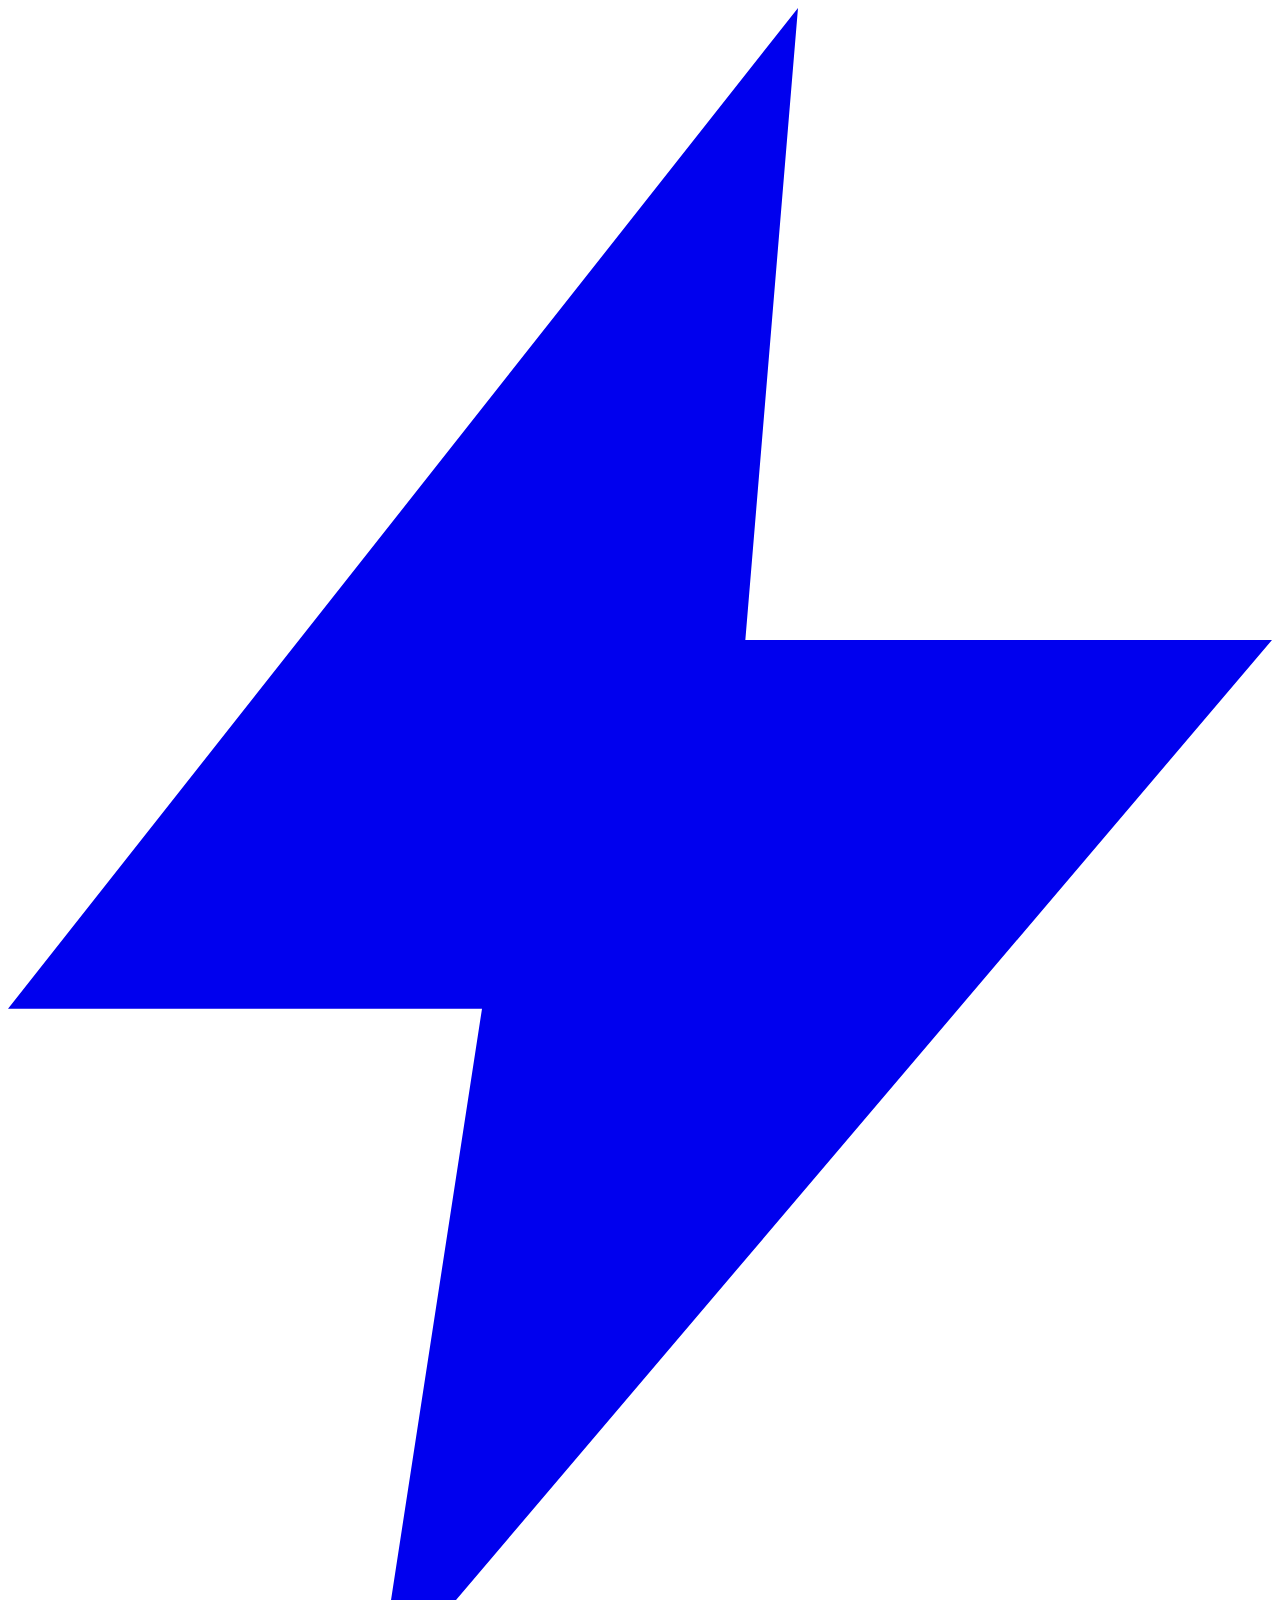
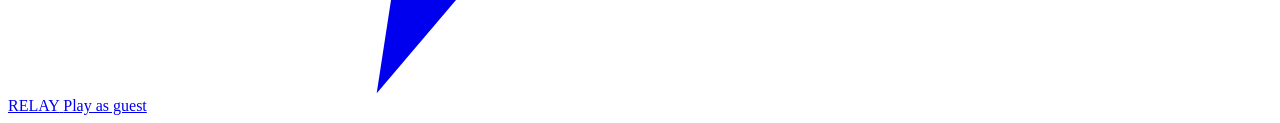
==== frontend/auth.html @ 9c73e319 "Add optional accounts: signup, sign-in, verification, reset and magic links Players can register and" ====
<!DOCTYPE html>
<html lang="en">
<head>
  <meta charset="utf-8">
  <meta name="viewport" content="width=device-width, initial-scale=1">
  <meta name="theme-color" content="#10062f">
  <title>Your Relay account</title>
  <meta name="description" content="Sign in to The Relay to keep your seat across devices, or create an account in under a minute.">
  <link rel="stylesheet" href="/static/landing.css">
  <link rel="stylesheet" href="/static/auth.css">
</head>
<body class="relay-page auth-page">

  <div class="rl-band auth-band">
    <header class="rl-nav rl-shell">
      <a class="rl-mark rl-mark--sm" href="/" aria-label="The Relay home">
        <svg class="rl-mark__bolt" viewBox="0 0 24 32" aria-hidden="true" focusable="false">
          <polygon points="15,0 0,19 9,19 7,32 24,12 14,12" fill="currentColor"/>
        </svg>
        <span class="rl-mark__word">RELAY</span>
      </a>
      <a class="rbtn rbtn--ghost rbtn--sm" href="/play">Play as guest</a>
    </header>

    <main class="auth-wrap" id="auth-wrap">

      <!-- Signed-in state. Also what /account shows. -->
      <section class="auth-card" id="view-account" hidden>
        <h1 class="auth-title">You are signed in</h1>
        <p class="auth-lede" id="account-who"></p>

        <div class="auth-banner" id="verify-banner" hidden>
          <p><strong>Confirm your email.</strong> It is how you get back into
            your account if you forget your password. You can keep playing
            either way.</p>
          <button class="rbtn rbtn--outline rbtn--sm" id="resend-verify" type="button">
            Resend the link
          </button>
        </div>

        <dl class="auth-facts" id="account-facts"></dl>

        <div class="auth-actions">
          <a class="rbtn rbtn--primary" href="/play">Go to the game</a>
          <button class="rbtn rbtn--outline" id="logout" type="button">Sign out</button>
        </div>
      </section>

      <!-- Sign in -->
      <section class="auth-card" id="view-login" hidden>
        <h1 class="auth-title">Sign in</h1>
        <p class="auth-lede">Your seat follows your account, on any device.</p>

        <form id="form-login" novalidate>
          <label for="login-email">Email</label>
          <input id="login-email" name="email" type="email" autocomplete="email"
                 inputmode="email" placeholder="you@example.com" required>

          <label for="login-password">Password</label>
          <input id="login-password" name="password" type="password"
                 autocomplete="current-password" placeholder="Your password" required>

          <button class="rbtn rbtn--primary auth-submit" type="submit">Sign in</button>
        </form>

        <p class="auth-or"><span>or</span></p>
        <button class="rbtn rbtn--outline auth-submit" id="want-magic" type="button">
          Email me a sign-in link
        </button>

        <p class="auth-foot">
          <a href="/forgot">Forgot your password?</a>
          <span aria-hidden="true">&middot;</span>
          <a href="/signup">Create an account</a>
        </p>
      </section>

      <!-- Register -->
      <section class="auth-card" id="view-signup" hidden>
        <h1 class="auth-title">Create your account</h1>
        <p class="auth-lede">Takes a minute. You can play as a guest instead if
          a match is already starting.</p>

        <form id="form-signup" novalidate>
          <div class="auth-row">
            <div>
              <label for="su-first">First name</label>
              <input id="su-first" name="first_name" type="text"
                     autocomplete="given-name" placeholder="Ada" required>
            </div>
            <div>
              <label for="su-last">Last name</label>
              <input id="su-last" name="last_name" type="text"
                     autocomplete="family-name" placeholder="Lovelace" required>
            </div>
          </div>

          <label for="su-email">Email</label>
          <input id="su-email" name="email" type="email" autocomplete="email"
                 inputmode="email" placeholder="you@example.com" required>

          <label for="su-username">Username</label>
          <input id="su-username" name="username" type="text"
                 autocomplete="username" placeholder="ada_l" required>
          <p class="auth-hint">This is the name other players see.</p>

          <label for="su-password">Password</label>
          <input id="su-password" name="password" type="password"
                 autocomplete="new-password" placeholder="At least 8 characters" required>

          <label for="su-confirm">Confirm password</label>
          <input id="su-confirm" name="confirm_password" type="password"
                 autocomplete="new-password" placeholder="Type it again" required>

          <button class="rbtn rbtn--primary auth-submit" type="submit">Create account</button>
        </form>

        <p class="auth-foot">
          Already have one? <a href="/login">Sign in</a>
        </p>
      </section>

      <!-- Forgot password: reset, or a link straight in -->
      <section class="auth-card" id="view-forgot" hidden>
        <h1 class="auth-title">Trouble signing in</h1>
        <p class="auth-lede">Tell us the address on the account and pick what
          you want us to send.</p>

        <form id="form-forgot" novalidate>
          <label for="fg-email">Email</label>
          <input id="fg-email" name="email" type="email" autocomplete="email"
                 inputmode="email" placeholder="you@example.com" required>

          <fieldset class="auth-choice">
            <legend>What should we send?</legend>

            <label class="auth-option">
              <input type="radio" name="mode" value="reset" checked>
              <span>
                <strong>A password reset link</strong>
                Choose a new password. Good if you want to fix this for good.
              </span>
            </label>

            <label class="auth-option">
              <input type="radio" name="mode" value="magic">
              <span>
                <strong>A sign-in link</strong>
                One click and you are in, no new password to think up.
              </span>
            </label>
          </fieldset>

          <button class="rbtn rbtn--primary auth-submit" type="submit">Send it</button>
        </form>

        <p class="auth-foot"><a href="/login">Back to sign in</a></p>
      </section>

      <!-- Set a new password, reached from the emailed reset link -->
      <section class="auth-card" id="view-reset" hidden>
        <h1 class="auth-title">Choose a new password</h1>
        <p class="auth-lede" id="reset-who"></p>

        <form id="form-reset" novalidate>
          <label for="rs-password">New password</label>
          <input id="rs-password" name="password" type="password"
                 autocomplete="new-password" placeholder="At least 8 characters" required>

          <label for="rs-confirm">Confirm new password</label>
          <input id="rs-confirm" name="confirm_password" type="password"
                 autocomplete="new-password" placeholder="Type it again" required>

          <button class="rbtn rbtn--primary auth-submit" type="submit">
            Save and sign in
          </button>
        </form>
      </section>

      <!-- Where an emailed verify or magic link lands while its token posts -->
      <section class="auth-card auth-card--centred" id="view-token" hidden>
        <h1 class="auth-title" id="token-title">One moment</h1>
        <p class="auth-lede" id="token-lede">Checking your link.</p>
        <div class="auth-actions" id="token-actions" hidden>
          <a class="rbtn rbtn--primary" href="/login">Go to sign in</a>
          <a class="rbtn rbtn--outline" href="/forgot">Send a new link</a>
        </div>
      </section>

      <!-- Shared status line. Errors and confirmations both land here. -->
      <p class="auth-note" id="auth-note" role="status" aria-live="polite" hidden></p>

    </main>
  </div>

  <script src="/static/auth.js"></script>
</body>
</html>
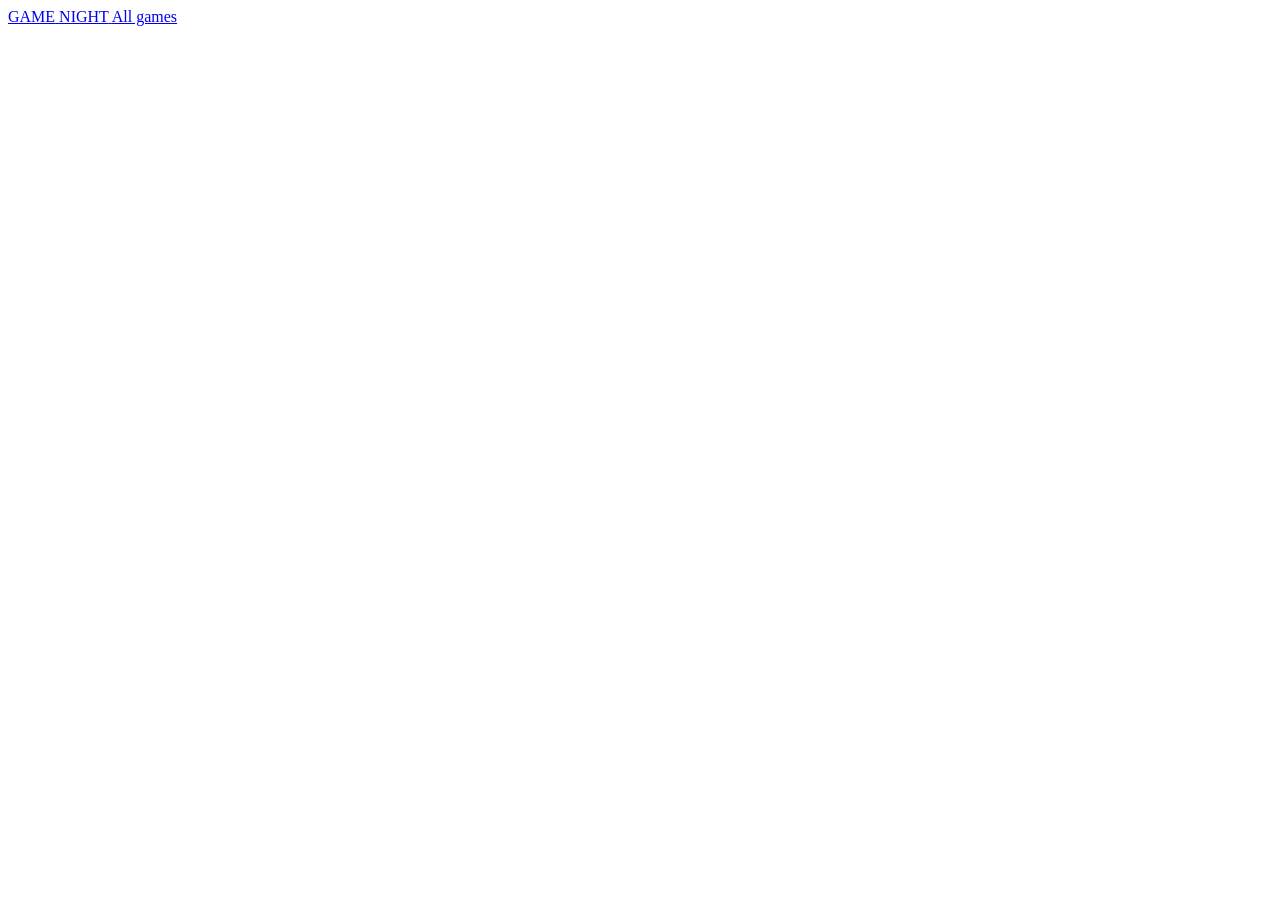
==== commit fd41f3bf: "Accounts for the whole site, in the Game Night style Sign-up now asks for exactly first name, last n" ====
--- a/frontend/auth.html
+++ b/frontend/auth.html
@@ -3,196 +3,196 @@
 <head>
   <meta charset="utf-8">
   <meta name="viewport" content="width=device-width, initial-scale=1">
-  <meta name="theme-color" content="#10062f">
-  <title>Your Relay account</title>
-  <meta name="description" content="Sign in to The Relay to keep your seat across devices, or create an account in under a minute.">
-  <link rel="stylesheet" href="/static/landing.css">
-  <link rel="stylesheet" href="/static/auth.css">
+  <meta name="theme-color" content="#6a3cf5">
+  <title>Your Game Night account</title>
+  <meta name="description" content="One account for every game on Game Night. Sign in, or make one in under a minute.">
+  <link rel="preconnect" href="https://fonts.googleapis.com">
+  <link rel="preconnect" href="https://fonts.gstatic.com" crossorigin>
+  <link rel="stylesheet" href="https://fonts.googleapis.com/css2?family=Lilita+One&family=Nunito:wght@700;800;900&display=swap">
+  <link rel="stylesheet" href="/static/toon.css">
+  <link rel="stylesheet" href="/static/site.css">
 </head>
-<body class="relay-page auth-page">
+<body class="bs bs--site">
 
-  <div class="rl-band auth-band">
-    <header class="rl-nav rl-shell">
-      <a class="rl-mark rl-mark--sm" href="/" aria-label="The Relay home">
-        <svg class="rl-mark__bolt" viewBox="0 0 24 32" aria-hidden="true" focusable="false">
-          <polygon points="15,0 0,19 9,19 7,32 24,12 14,12" fill="currentColor"/>
-        </svg>
-        <span class="rl-mark__word">RELAY</span>
-      </a>
-      <a class="rbtn rbtn--ghost rbtn--sm" href="/play">Play as guest</a>
-    </header>
+  <header class="bs-bar">
+    <a class="bs-logo" href="/" aria-label="Game Night home">
+      <span class="bs-logo__top">GAME</span>
+      <span class="bs-logo__bottom">NIGHT</span>
+    </a>
+    <a class="bs-chip bs-chip--link" href="/">All games</a>
+  </header>
 
-    <main class="auth-wrap" id="auth-wrap">
+  <main class="bs-main acct" id="auth-wrap">
 
-      <!-- Signed-in state. Also what /account shows. -->
-      <section class="auth-card" id="view-account" hidden>
-        <h1 class="auth-title">You are signed in</h1>
-        <p class="auth-lede" id="account-who"></p>
+    <!-- Signed in. Also what /account shows. -->
+    <section class="bs-stage" id="view-account" hidden>
+      <h1 class="bs-title">Your account</h1>
+      <p class="bs-sub" id="account-who"></p>
 
-        <div class="auth-banner" id="verify-banner" hidden>
-          <p><strong>Confirm your email.</strong> It is how you get back into
-            your account if you forget your password. You can keep playing
-            either way.</p>
-          <button class="rbtn rbtn--outline rbtn--sm" id="resend-verify" type="button">
+      <div class="bs-card">
+        <dl class="acct-facts" id="account-facts"></dl>
+        <div class="acct-banner" id="verify-banner" hidden>
+          <p><strong>Confirm your email</strong> so game-night news reaches you,
+            and so you can get back in if you forget your password.</p>
+          <button class="bs-btn bs-btn--ghost bs-btn--inline" id="resend-verify" type="button">
             Resend the link
           </button>
         </div>
+      </div>
 
-        <dl class="auth-facts" id="account-facts"></dl>
+      <!-- The face this account carries into a game. Saved as it is picked. -->
+      <div class="bs-card acct-faces">
+        <div class="acct-faces__head">
+          <span class="bs-label" id="face-label">Your face</span>
+          <button class="bs-btn bs-btn--ghost bs-btn--inline" id="face-shuffle" type="button">Shuffle</button>
+        </div>
+        <p class="acct-hint" id="face-hint">Pick the face other players see.</p>
+        <div class="acct-faces__grid" id="face-grid" role="radiogroup"
+             aria-labelledby="face-label"></div>
+      </div>
 
-        <div class="auth-actions">
-          <a class="rbtn rbtn--primary" href="/play">Go to the game</a>
-          <button class="rbtn rbtn--outline" id="logout" type="button">Sign out</button>
+      <div class="acct-actions">
+        <a class="bs-btn bs-btn--go" href="/">Pick a game</a>
+        <button class="bs-btn bs-btn--ghost" id="logout" type="button">Sign out</button>
+      </div>
+    </section>
+
+    <!-- Sign in -->
+    <section class="bs-stage" id="view-login" hidden>
+      <h1 class="bs-title">Welcome back</h1>
+      <p class="bs-sub">Sign in and pick up where you left off, on any device.</p>
+      <form class="bs-card acct-form" id="form-login" novalidate>
+        <div class="acct-field">
+          <label class="bs-label" for="login-name">Username or email</label>
+          <input class="bs-field" id="login-name" name="login" type="text"
+                 autocomplete="username" autocapitalize="none" spellcheck="false"
+                 placeholder="grace_h" required>
         </div>
-      </section>
+        <div class="acct-field">
+          <label class="bs-label" for="login-password">Password</label>
+          <div class="acct-password">
+            <input class="bs-field" id="login-password" name="password" type="password"
+                   autocomplete="current-password" placeholder="Your password" required>
+            <button class="acct-peek" type="button" data-peek="login-password">Show</button>
+          </div>
+        </div>
+        <button class="bs-btn bs-btn--go" type="submit">Sign in</button>
+      </form>
+      <p class="acct-or">or</p>
+      <button class="bs-btn bs-btn--ghost" id="want-magic" type="button">
+        Email me a sign-in link
+      </button>
+      <p class="acct-foot">
+        <a href="/forgot">Forgot your password?</a>
+        &middot;
+        <a href="/signup">Make an account</a>
+      </p>
+    </section>
 
-      <!-- Sign in -->
-      <section class="auth-card" id="view-login" hidden>
-        <h1 class="auth-title">Sign in</h1>
-        <p class="auth-lede">Your seat follows your account, on any device.</p>
+    <!-- Register -->
+    <section class="bs-stage" id="view-signup" hidden>
+      <h1 class="bs-title">Join Game Night</h1>
+      <p class="bs-sub">One account for every game here. Takes a minute.</p>
+      <form class="bs-card acct-form" id="form-signup" novalidate>
+        <div class="acct-row">
+          <div class="acct-field">
+            <label class="bs-label" for="su-first">First name</label>
+            <input class="bs-field" id="su-first" name="first_name" type="text"
+                   autocomplete="given-name" placeholder="Grace" required>
+          </div>
+          <div class="acct-field">
+            <label class="bs-label" for="su-last">Last name</label>
+            <input class="bs-field" id="su-last" name="last_name" type="text"
+                   autocomplete="family-name" placeholder="Hopper" required>
+          </div>
+        </div>
+        <div class="acct-field">
+          <label class="bs-label" for="su-username">Username</label>
+          <input class="bs-field" id="su-username" name="username" type="text"
+                 autocomplete="username" autocapitalize="none" spellcheck="false"
+                 placeholder="grace_h" required>
+          <p class="acct-hint">What you sign in with. Letters, numbers, dashes and underscores.</p>
+        </div>
+        <div class="acct-field">
+          <label class="bs-label" for="su-email">Email <span class="acct-optional">optional</span></label>
+          <input class="bs-field" id="su-email" name="email" type="email" autocomplete="email"
+                 inputmode="email" placeholder="grace@example.com">
+          <p class="acct-hint">Only if you want to hear about upcoming game nights and new games. It also lets you reset a forgotten password.</p>
+        </div>
+        <div class="acct-field">
+          <label class="bs-label" for="su-password">Password</label>
+          <div class="acct-password">
+            <input class="bs-field" id="su-password" name="password" type="password"
+                   autocomplete="new-password" placeholder="At least 8 characters" required>
+            <button class="acct-peek" type="button" data-peek="su-password">Show</button>
+          </div>
+        </div>
+        <button class="bs-btn bs-btn--go" type="submit">Make my account</button>
+      </form>
+      <p class="acct-foot">Already have one? <a href="/login">Sign in</a></p>
+    </section>
 
-        <form id="form-login" novalidate>
-          <label for="login-email">Email</label>
-          <input id="login-email" name="email" type="email" autocomplete="email"
-                 inputmode="email" placeholder="you@example.com" required>
+    <!-- Forgot password: reset, or a link straight in -->
+    <section class="bs-stage" id="view-forgot" hidden>
+      <h1 class="bs-title">Locked out?</h1>
+      <p class="bs-sub">If your account has an email, we can send you a way back in.</p>
+      <form class="bs-card acct-form" id="form-forgot" novalidate>
+        <div class="acct-field">
+          <label class="bs-label" for="fg-email">Email on your account</label>
+          <input class="bs-field" id="fg-email" name="email" type="email" autocomplete="email"
+                 inputmode="email" placeholder="grace@example.com" required>
+        </div>
+        <fieldset class="acct-choice">
+          <legend>What should we send?</legend>
+          <label class="acct-option">
+            <input type="radio" name="mode" value="reset" checked>
+            <span><strong>A password reset link</strong>Choose a new password.</span>
+          </label>
+          <label class="acct-option">
+            <input type="radio" name="mode" value="magic">
+            <span><strong>A sign-in link</strong>One tap and you're in.</span>
+          </label>
+        </fieldset>
+        <button class="bs-btn bs-btn--go" type="submit">Send it</button>
+      </form>
+      <p class="acct-foot">No email on your account? Ask the host to help you back in.<br>
+        <a href="/login">Back to sign in</a></p>
+    </section>
 
-          <label for="login-password">Password</label>
-          <input id="login-password" name="password" type="password"
-                 autocomplete="current-password" placeholder="Your password" required>
+    <!-- Set a new password, reached from the emailed reset link -->
+    <section class="bs-stage" id="view-reset" hidden>
+      <h1 class="bs-title">New password</h1>
+      <p class="bs-sub" id="reset-who"></p>
+      <form class="bs-card acct-form" id="form-reset" novalidate>
+        <div class="acct-field">
+          <label class="bs-label" for="rs-password">New password</label>
+          <input class="bs-field" id="rs-password" name="password" type="password"
+                 autocomplete="new-password" placeholder="At least 8 characters" required>
+        </div>
+        <div class="acct-field">
+          <label class="bs-label" for="rs-confirm">Type it again</label>
+          <input class="bs-field" id="rs-confirm" name="confirm_password" type="password"
+                 autocomplete="new-password" placeholder="Same again" required>
+        </div>
+        <button class="bs-btn bs-btn--go" type="submit">Save and sign in</button>
+      </form>
+    </section>
 
-          <button class="rbtn rbtn--primary auth-submit" type="submit">Sign in</button>
-        </form>
+    <!-- Where an emailed verify or magic link lands while its token posts -->
+    <section class="bs-stage" id="view-token" hidden>
+      <h1 class="bs-title" id="token-title">One moment</h1>
+      <p class="bs-sub" id="token-lede">Checking your link.</p>
+      <div class="acct-actions" id="token-actions" hidden>
+        <a class="bs-btn bs-btn--go" href="/login">Go to sign in</a>
+        <a class="bs-btn bs-btn--ghost" href="/forgot">Send a new link</a>
+      </div>
+    </section>
 
-        <p class="auth-or"><span>or</span></p>
-        <button class="rbtn rbtn--outline auth-submit" id="want-magic" type="button">
-          Email me a sign-in link
-        </button>
+    <!-- Shared status line. Errors and confirmations both land here. -->
+    <p class="acct-note" id="auth-note" role="status" aria-live="polite" hidden></p>
+  </main>
 
-        <p class="auth-foot">
-          <a href="/forgot">Forgot your password?</a>
-          <span aria-hidden="true">&middot;</span>
-          <a href="/signup">Create an account</a>
-        </p>
-      </section>
-
-      <!-- Register -->
-      <section class="auth-card" id="view-signup" hidden>
-        <h1 class="auth-title">Create your account</h1>
-        <p class="auth-lede">Takes a minute. You can play as a guest instead if
-          a match is already starting.</p>
-
-        <form id="form-signup" novalidate>
-          <div class="auth-row">
-            <div>
-              <label for="su-first">First name</label>
-              <input id="su-first" name="first_name" type="text"
-                     autocomplete="given-name" placeholder="Ada" required>
-            </div>
-            <div>
-              <label for="su-last">Last name</label>
-              <input id="su-last" name="last_name" type="text"
-                     autocomplete="family-name" placeholder="Lovelace" required>
-            </div>
-          </div>
-
-          <label for="su-email">Email</label>
-          <input id="su-email" name="email" type="email" autocomplete="email"
-                 inputmode="email" placeholder="you@example.com" required>
-
-          <label for="su-username">Username</label>
-          <input id="su-username" name="username" type="text"
-                 autocomplete="username" placeholder="ada_l" required>
-          <p class="auth-hint">This is the name other players see.</p>
-
-          <label for="su-password">Password</label>
-          <input id="su-password" name="password" type="password"
-                 autocomplete="new-password" placeholder="At least 8 characters" required>
-
-          <label for="su-confirm">Confirm password</label>
-          <input id="su-confirm" name="confirm_password" type="password"
-                 autocomplete="new-password" placeholder="Type it again" required>
-
-          <button class="rbtn rbtn--primary auth-submit" type="submit">Create account</button>
-        </form>
-
-        <p class="auth-foot">
-          Already have one? <a href="/login">Sign in</a>
-        </p>
-      </section>
-
-      <!-- Forgot password: reset, or a link straight in -->
-      <section class="auth-card" id="view-forgot" hidden>
-        <h1 class="auth-title">Trouble signing in</h1>
-        <p class="auth-lede">Tell us the address on the account and pick what
-          you want us to send.</p>
-
-        <form id="form-forgot" novalidate>
-          <label for="fg-email">Email</label>
-          <input id="fg-email" name="email" type="email" autocomplete="email"
-                 inputmode="email" placeholder="you@example.com" required>
-
-          <fieldset class="auth-choice">
-            <legend>What should we send?</legend>
-
-            <label class="auth-option">
-              <input type="radio" name="mode" value="reset" checked>
-              <span>
-                <strong>A password reset link</strong>
-                Choose a new password. Good if you want to fix this for good.
-              </span>
-            </label>
-
-            <label class="auth-option">
-              <input type="radio" name="mode" value="magic">
-              <span>
-                <strong>A sign-in link</strong>
-                One click and you are in, no new password to think up.
-              </span>
-            </label>
-          </fieldset>
-
-          <button class="rbtn rbtn--primary auth-submit" type="submit">Send it</button>
-        </form>
-
-        <p class="auth-foot"><a href="/login">Back to sign in</a></p>
-      </section>
-
-      <!-- Set a new password, reached from the emailed reset link -->
-      <section class="auth-card" id="view-reset" hidden>
-        <h1 class="auth-title">Choose a new password</h1>
-        <p class="auth-lede" id="reset-who"></p>
-
-        <form id="form-reset" novalidate>
-          <label for="rs-password">New password</label>
-          <input id="rs-password" name="password" type="password"
-                 autocomplete="new-password" placeholder="At least 8 characters" required>
-
-          <label for="rs-confirm">Confirm new password</label>
-          <input id="rs-confirm" name="confirm_password" type="password"
-                 autocomplete="new-password" placeholder="Type it again" required>
-
-          <button class="rbtn rbtn--primary auth-submit" type="submit">
-            Save and sign in
-          </button>
-        </form>
-      </section>
-
-      <!-- Where an emailed verify or magic link lands while its token posts -->
-      <section class="auth-card auth-card--centred" id="view-token" hidden>
-        <h1 class="auth-title" id="token-title">One moment</h1>
-        <p class="auth-lede" id="token-lede">Checking your link.</p>
-        <div class="auth-actions" id="token-actions" hidden>
-          <a class="rbtn rbtn--primary" href="/login">Go to sign in</a>
-          <a class="rbtn rbtn--outline" href="/forgot">Send a new link</a>
-        </div>
-      </section>
-
-      <!-- Shared status line. Errors and confirmations both land here. -->
-      <p class="auth-note" id="auth-note" role="status" aria-live="polite" hidden></p>
-
-    </main>
-  </div>
-
+  <script src="/static/avatar.js"></script>
   <script src="/static/auth.js"></script>
 </body>
 </html>
